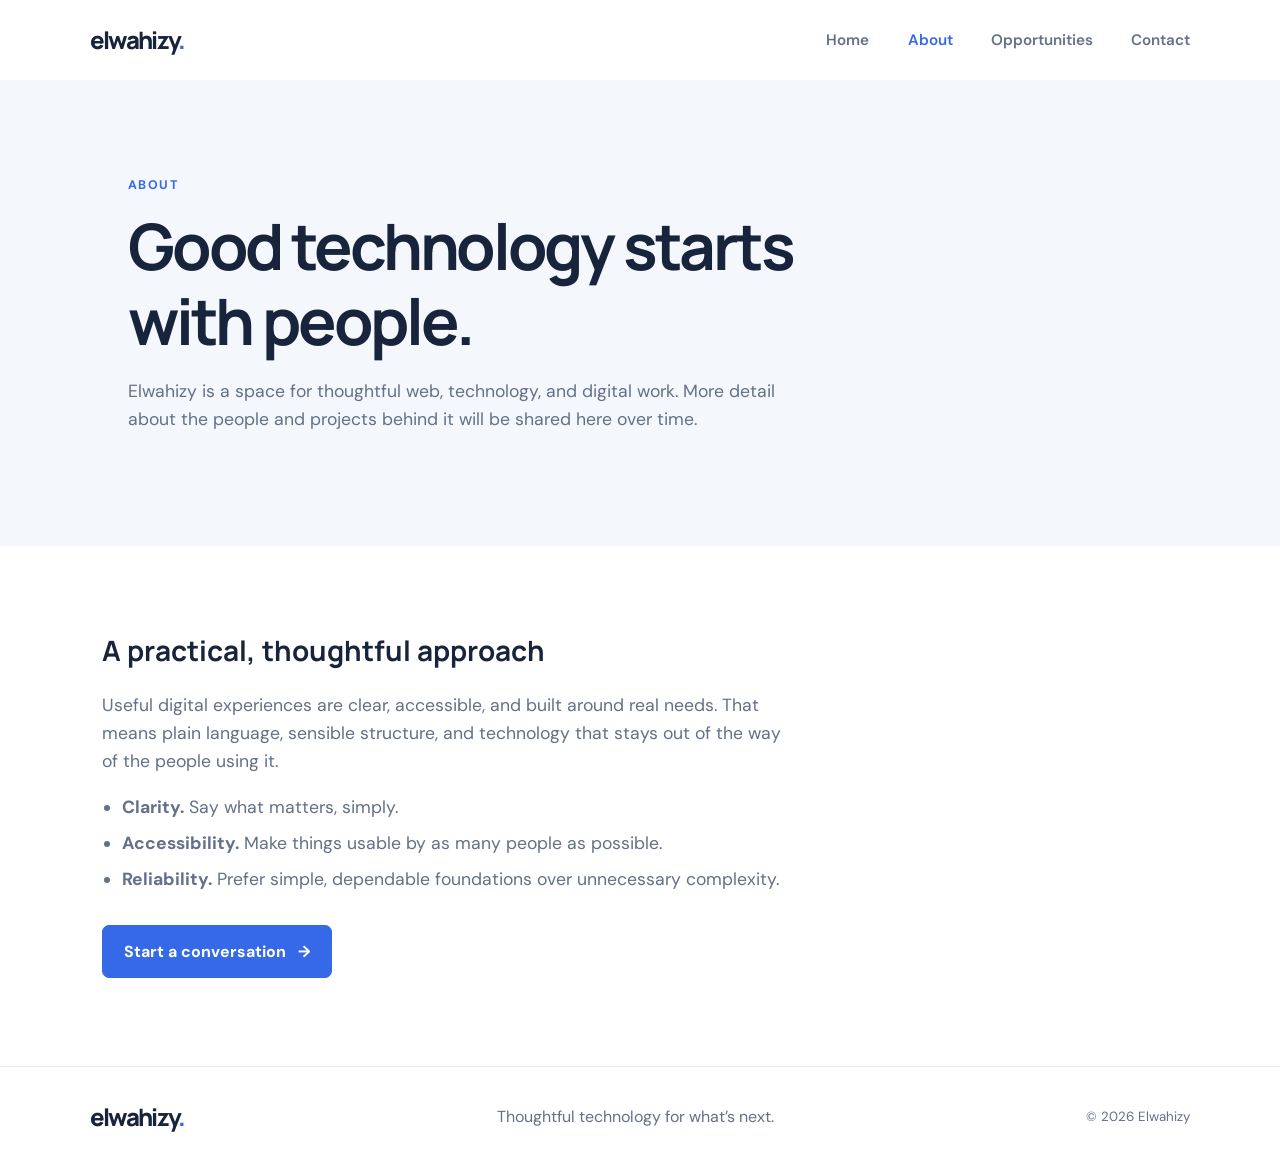
==== about.html @ 91eff5b7 "Repair canonical website and Pages root Move site from website/ to repo root, add .nojekyll, replace" ====
<!doctype html>
<html lang="en">
<head>
  <meta charset="utf-8">
  <meta name="viewport" content="width=device-width, initial-scale=1">
  <meta name="description" content="Learn about Elwahizy and its approach to technology and digital work.">
  <title>About | Elwahizy</title>
  <link rel="stylesheet" href="./style.css">
</head>
<body>
  <a class="skip-link" href="#main">Skip to content</a>
  <header class="site-header">
    <a class="brand" href="./index.html" aria-label="Elwahizy home">elwahizy<span>.</span></a>
    <nav aria-label="Main navigation">
      <ul class="main-nav">
        <li><a href="./index.html">Home</a></li>
        <li><a aria-current="page" href="./about.html">About</a></li>
        <li><a href="./jobs.html">Opportunities</a></li>
        <li><a href="./contact.html">Contact</a></li>
      </ul>
    </nav>
  </header>
  <main id="main">
    <section class="page-hero">
      <p class="eyebrow">About</p>
      <h1>Good technology starts with people.</h1>
      <p>Elwahizy is a space for thoughtful web, technology, and digital work. More detail about the people and projects behind it will be shared here over time.</p>
    </section>
    <section class="content-section section">
      <h2>A practical, thoughtful approach</h2>
      <p>Useful digital experiences are clear, accessible, and built around real needs. That means plain language, sensible structure, and technology that stays out of the way of the people using it.</p>
      <ul class="value-list">
        <li><strong>Clarity.</strong> Say what matters, simply.</li>
        <li><strong>Accessibility.</strong> Make things usable by as many people as possible.</li>
        <li><strong>Reliability.</strong> Prefer simple, dependable foundations over unnecessary complexity.</li>
      </ul>
      <a class="button" href="./contact.html">Start a conversation <span aria-hidden="true">→</span></a>
    </section>
  </main>
  <footer class="site-footer">
    <a class="brand" href="./index.html">elwahizy<span>.</span></a>
    <p>Thoughtful technology for what’s next.</p>
    <small>© 2026 Elwahizy</small>
  </footer>
</body>
</html>
---- style.css ----
@import url('https://fonts.googleapis.com/css2?family=DM+Sans:wght@400;500;600;700&family=Manrope:wght@400;500;600;700;800&display=swap');

:root {
  color-scheme: light;
  --ink: #18243b;
  --muted: #637087;
  --blue: #3569e8;
  --blue-dark: #244fc0;
  --pale: #f4f7fc;
  --line: #e6ebf3;
}

* {
  box-sizing: border-box;
}

html {
  scroll-behavior: smooth;
}

body {
  margin: 0;
  color: var(--ink);
  font-family: 'DM Sans', sans-serif;
  line-height: 1.6;
}

a {
  color: inherit;
}

a:focus-visible {
  outline: 3px solid #f1ab48;
  outline-offset: 4px;
}

.skip-link {
  position: absolute;
  top: -5rem;
  left: 1rem;
  z-index: 2;
  padding: 0.75rem 1rem;
  background: #fff;
}

.skip-link:focus {
  top: 1rem;
}

.site-header {
  position: relative;
  z-index: 1;
  display: flex;
  min-height: 80px;
  align-items: center;
  justify-content: space-between;
  gap: 1.5rem;
  padding: 0 clamp(1.25rem, 7vw, 7rem);
  background: #fff;
}

.brand {
  color: var(--ink);
  font-family: 'Manrope', sans-serif;
  font-size: 1.5rem;
  font-weight: 800;
  letter-spacing: -0.07em;
  text-decoration: none;
}

.brand span {
  color: var(--blue);
}

.main-nav {
  display: flex;
  align-items: center;
  gap: clamp(1rem, 3vw, 2.5rem);
  margin: 0;
  padding: 0;
  list-style: none;
}

.main-nav a {
  color: var(--muted);
  font-size: 0.95rem;
  font-weight: 600;
  text-decoration: none;
  transition: color 160ms ease;
}

.main-nav a:hover,
.main-nav a[aria-current="page"] {
  color: var(--blue);
}

.hero {
  display: grid;
  min-height: 570px;
  grid-template-columns: minmax(0, 1fr) minmax(300px, 0.9fr);
  align-items: center;
  gap: 2rem;
  padding: 4rem clamp(1.25rem, 10vw, 10rem);
  background: var(--pale);
}

.hero-copy {
  max-width: 600px;
}

.eyebrow {
  margin: 0 0 0.75rem;
  color: var(--blue);
  font-size: 0.78rem;
  font-weight: 700;
  letter-spacing: 0.12em;
  text-transform: uppercase;
}

h1,
h2,
h3 {
  margin-top: 0;
  font-family: 'Manrope', sans-serif;
  line-height: 1.18;
}

h1 {
  max-width: 630px;
  margin-bottom: 1.25rem;
  font-size: clamp(2.8rem, 5.8vw, 5rem);
  letter-spacing: -0.065em;
}

h1 span {
  color: var(--blue);
}

.hero-text {
  max-width: 500px;
  margin: 0 0 2rem;
  color: var(--muted);
  font-size: 1.1rem;
}

.button {
  display: inline-flex;
  min-height: 50px;
  align-items: center;
  justify-content: center;
  gap: 0.75rem;
  padding: 0.8rem 1.3rem;
  border: 1px solid var(--blue);
  border-radius: 7px;
  background: var(--blue);
  color: #fff;
  font-weight: 700;
  text-decoration: none;
  transition: background 160ms ease, transform 160ms ease;
}

.button:hover {
  transform: translateY(-2px);
  border-color: var(--blue-dark);
  background: var(--blue-dark);
}

.hero-image {
  display: block;
  width: 100%;
  max-width: 490px;
  max-height: 400px;
  justify-self: end;
  object-fit: contain;
}

.section {
  padding: 5.5rem clamp(1.25rem, 8vw, 8rem);
}

.section-heading {
  max-width: 640px;
  margin: 0 auto 3rem;
  text-align: center;
}

.section-heading h2,
.cta h2,
.page-hero h1 {
  margin-bottom: 1rem;
  font-size: clamp(2rem, 4vw, 3rem);
  letter-spacing: -0.05em;
}

.section-heading > p:last-child,
.cta > div > p:last-child {
  margin-bottom: 0;
  color: var(--muted);
}

.card-grid {
  display: grid;
  max-width: 1120px;
  grid-template-columns: repeat(3, minmax(0, 1fr));
  gap: 1.5rem;
  margin: 0 auto;
}

.service-card {
  padding: 2rem;
  border: 1px solid var(--line);
  border-radius: 12px;
  background: #fff;
  box-shadow: 0 12px 35px rgb(24 36 59 / 5%);
}

.service-card img {
  display: block;
  width: 100%;
  height: 170px;
  margin-bottom: 1.5rem;
  object-fit: contain;
}

.service-card h3 {
  margin-bottom: 0.6rem;
  font-size: 1.2rem;
}

.service-card p {
  margin: 0;
  color: var(--muted);
}

.cta {
  display: flex;
  align-items: center;
  justify-content: space-between;
  gap: 2rem;
  background: var(--ink);
  color: #fff;
}

.cta h2 {
  margin-bottom: 0.5rem;
}

.cta .eyebrow {
  color: #9db8ff;
}

.cta > div > p:last-child {
  color: #c1c9d8;
}

.button-light {
  flex-shrink: 0;
  border-color: #fff;
  background: #fff;
  color: var(--ink);
}

.button-light:hover {
  border-color: #e8edfa;
  background: #e8edfa;
  color: var(--ink);
}

.page-hero {
  min-height: 390px;
  padding: 6rem clamp(1.25rem, 10vw, 10rem);
  background: var(--pale);
}

.page-hero h1 {
  max-width: 760px;
  font-size: clamp(2.7rem, 5vw, 4.5rem);
}

.page-hero > p:last-child,
.content-section > p {
  max-width: 680px;
  color: var(--muted);
  font-size: 1.1rem;
}

.content-section {
  min-height: 300px;
}

.content-section h2 {
  font-size: 1.75rem;
}

.site-footer {
  display: flex;
  min-height: 100px;
  align-items: center;
  justify-content: space-between;
  gap: 1.5rem;
  padding: 1.5rem clamp(1.25rem, 7vw, 7rem);
  border-top: 1px solid var(--line);
}

.site-footer p,
.site-footer small {
  margin: 0;
  color: var(--muted);
}

@media (max-width: 760px) {
  .site-header {
    min-height: 72px;
    flex-wrap: wrap;
    justify-content: center;
    padding-top: 0.75rem;
    padding-bottom: 0.75rem;
  }

  .main-nav {
    flex-wrap: wrap;
    justify-content: center;
    gap: 0.75rem 1.25rem;
  }

  .hero {
    min-height: auto;
    grid-template-columns: 1fr;
    gap: 2.5rem;
    padding-top: 4rem;
    padding-bottom: 4rem;
  }

  .hero-image {
    width: min(100%, 420px);
    justify-self: center;
  }

  .card-grid {
    grid-template-columns: 1fr;
  }

  .service-card {
    display: grid;
    grid-template-columns: minmax(100px, 0.4fr) 1fr;
    align-items: center;
    column-gap: 1.5rem;
  }

  .service-card img {
    grid-row: span 2;
    height: 120px;
    margin: 0;
  }

  .service-card h3 {
    align-self: end;
  }

  .cta,
  .site-footer {
    align-items: flex-start;
    flex-direction: column;
  }
}

@media (max-width: 420px) {
  .main-nav {
    gap: 0.5rem 0.9rem;
  }

  .main-nav a {
    font-size: 0.85rem;
  }

  .section {
    padding-top: 4rem;
    padding-bottom: 4rem;
  }

  .service-card {
    display: block;
  }

  .service-card img {
    height: 140px;
    margin-bottom: 1.25rem;
  }
}

@media (prefers-reduced-motion: reduce) {
  *,
  *::before,
  *::after {
    scroll-behavior: auto !important;
    transition-duration: 0.01ms !important;
  }
}

.value-list {
  max-width: 680px;
  margin: 0 0 2rem;
  padding-left: 1.25rem;
  color: var(--muted);
  font-size: 1.1rem;
}

.value-list li + li {
  margin-top: 0.5rem;
}

.content-section a:not(.button) {
  color: var(--blue-dark);
  text-underline-offset: 3px;
}

.content-section {
  min-height: 0;
}
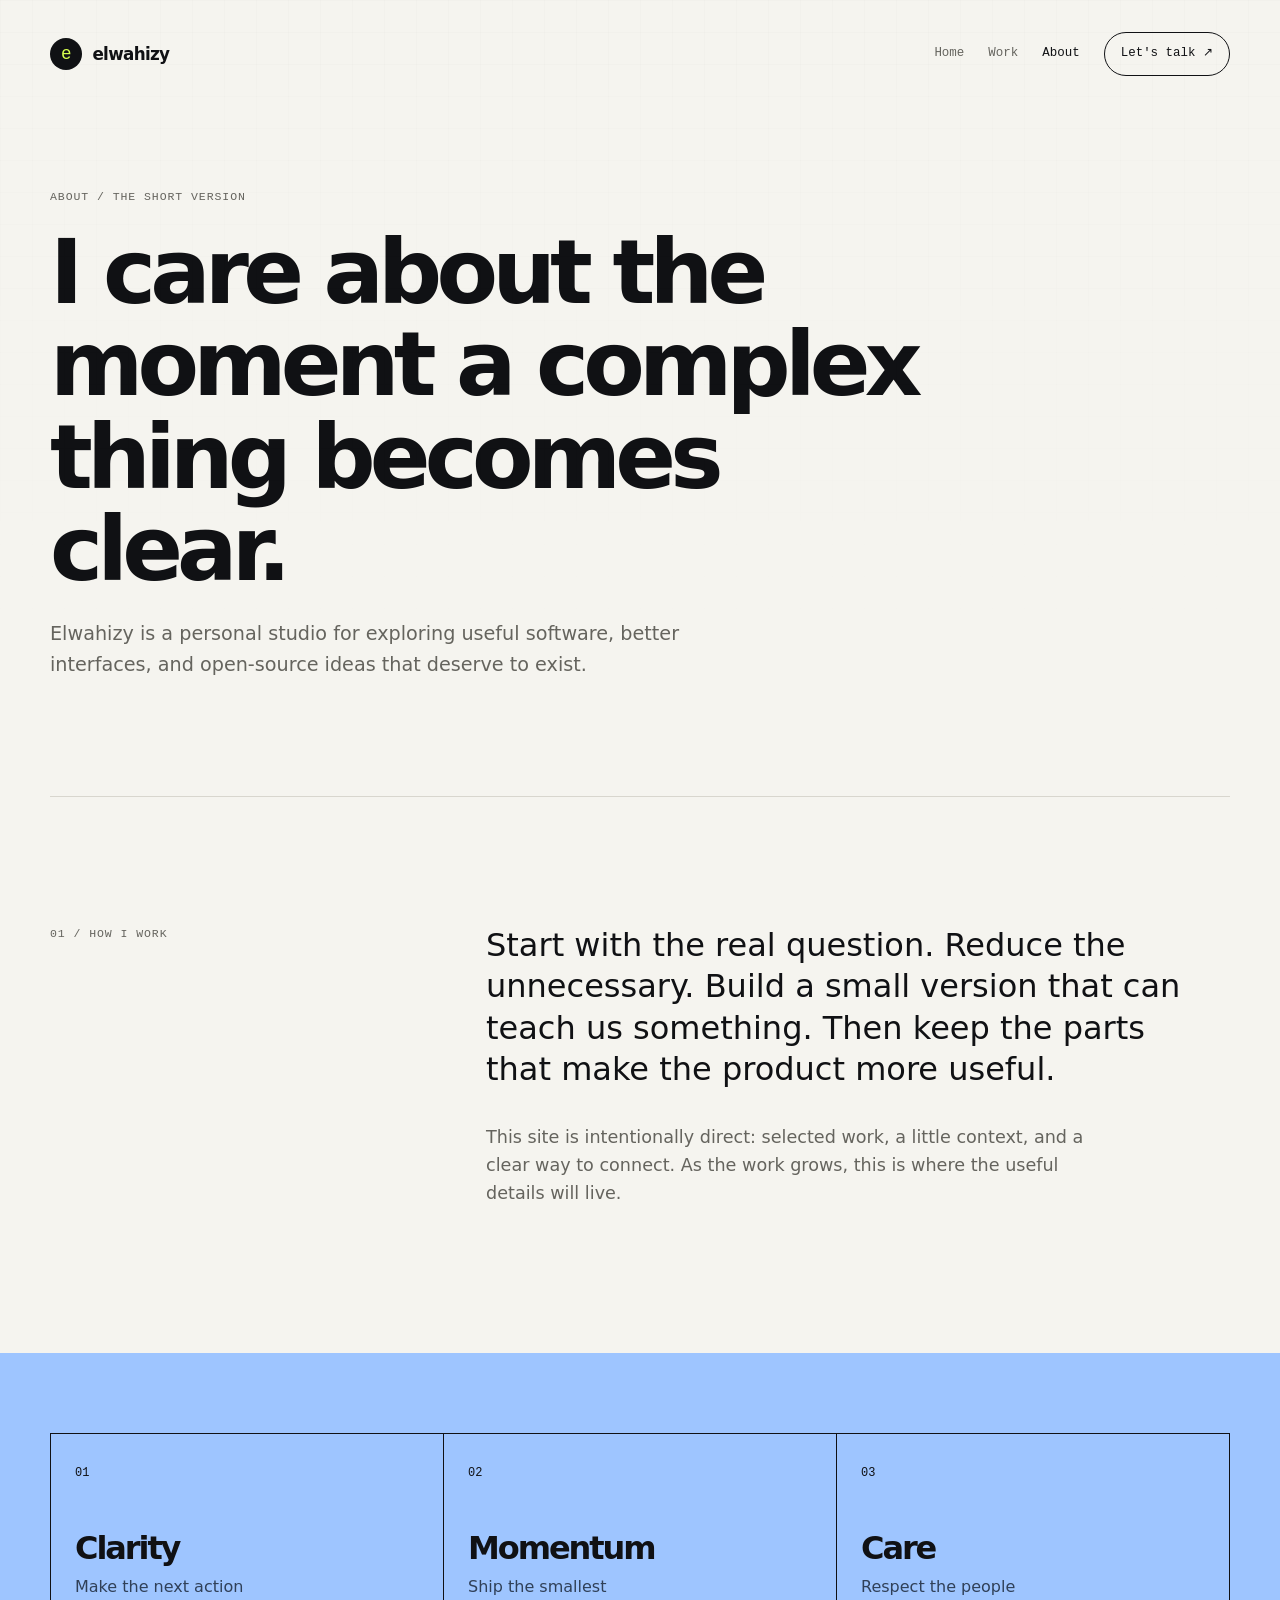
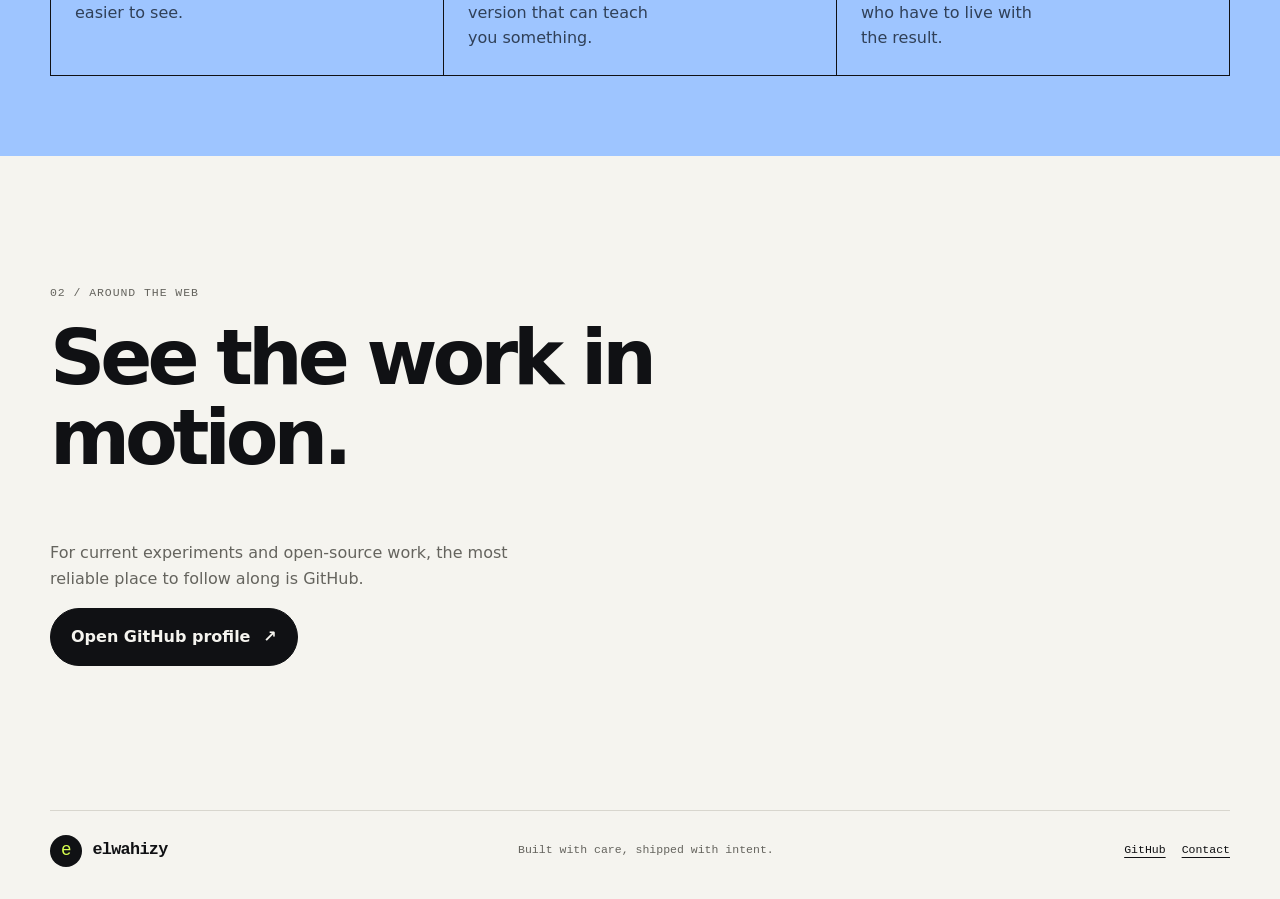
==== commit 2ffc2259: "Modernize personal site and repair Pages root" ====
--- a/about.html
+++ b/about.html
@@ -1,46 +1,3 @@
 <!doctype html>
-<html lang="en">
-<head>
-  <meta charset="utf-8">
-  <meta name="viewport" content="width=device-width, initial-scale=1">
-  <meta name="description" content="Learn about Elwahizy and its approach to technology and digital work.">
-  <title>About | Elwahizy</title>
-  <link rel="stylesheet" href="./style.css">
-</head>
-<body>
-  <a class="skip-link" href="#main">Skip to content</a>
-  <header class="site-header">
-    <a class="brand" href="./index.html" aria-label="Elwahizy home">elwahizy<span>.</span></a>
-    <nav aria-label="Main navigation">
-      <ul class="main-nav">
-        <li><a href="./index.html">Home</a></li>
-        <li><a aria-current="page" href="./about.html">About</a></li>
-        <li><a href="./jobs.html">Opportunities</a></li>
-        <li><a href="./contact.html">Contact</a></li>
-      </ul>
-    </nav>
-  </header>
-  <main id="main">
-    <section class="page-hero">
-      <p class="eyebrow">About</p>
-      <h1>Good technology starts with people.</h1>
-      <p>Elwahizy is a space for thoughtful web, technology, and digital work. More detail about the people and projects behind it will be shared here over time.</p>
-    </section>
-    <section class="content-section section">
-      <h2>A practical, thoughtful approach</h2>
-      <p>Useful digital experiences are clear, accessible, and built around real needs. That means plain language, sensible structure, and technology that stays out of the way of the people using it.</p>
-      <ul class="value-list">
-        <li><strong>Clarity.</strong> Say what matters, simply.</li>
-        <li><strong>Accessibility.</strong> Make things usable by as many people as possible.</li>
-        <li><strong>Reliability.</strong> Prefer simple, dependable foundations over unnecessary complexity.</li>
-      </ul>
-      <a class="button" href="./contact.html">Start a conversation <span aria-hidden="true">→</span></a>
-    </section>
-  </main>
-  <footer class="site-footer">
-    <a class="brand" href="./index.html">elwahizy<span>.</span></a>
-    <p>Thoughtful technology for what’s next.</p>
-    <small>© 2026 Elwahizy</small>
-  </footer>
-</body>
-</html>
+<html lang="en"><head><meta charset="utf-8"><meta name="viewport" content="width=device-width, initial-scale=1"><meta name="description" content="Learn how Elwahizy approaches product thinking, interface design, and building useful software."><meta name="theme-color" content="#101114"><meta property="og:type" content="website"><meta property="og:title" content="About Elwahizy"><meta property="og:description" content="A clear, practical approach to building useful software."><meta property="og:image" content="https://elwahizy.github.io/elwahizy.website/og-image.svg"><link rel="canonical" href="https://elwahizy.github.io/elwahizy.website/about.html"><link rel="icon" href="./favicon.svg" type="image/svg+xml"><link rel="stylesheet" href="./style.css"><title>About — Elwahizy</title></head>
+<body><a class="skip-link" href="#main">Skip to content</a><header class="site-header"><a class="wordmark" href="./index.html" aria-label="Elwahizy home"><span class="wordmark-mark">e</span><span>elwahizy</span></a><nav class="site-nav" aria-label="Primary navigation"><a href="./index.html">Home</a><a href="./projects.html">Work</a><a aria-current="page" href="./about.html">About</a><a class="nav-cta" href="./contact.html">Let's talk <span aria-hidden="true">↗</span></a></nav></header><main id="main"><section class="page-intro shell"><p class="kicker">About / the short version</p><h1>I care about the moment a complex thing becomes clear.</h1><p class="page-lede">Elwahizy is a personal studio for exploring useful software, better interfaces, and open-source ideas that deserve to exist.</p></section><section class="section shell about-grid"><div><p class="section-index">01 / How I work</p></div><div class="about-copy"><p class="large-copy">Start with the real question. Reduce the unnecessary. Build a small version that can teach us something. Then keep the parts that make the product more useful.</p><p>This site is intentionally direct: selected work, a little context, and a clear way to connect. As the work grows, this is where the useful details will live.</p></div></section><section class="principles-band"><div class="shell principle-grid"><article><span>01</span><h2>Clarity</h2><p>Make the next action easier to see.</p></article><article><span>02</span><h2>Momentum</h2><p>Ship the smallest version that can teach you something.</p></article><article><span>03</span><h2>Care</h2><p>Respect the people who have to live with the result.</p></article></div></section><section class="section shell about-end"><p class="section-index">02 / Around the web</p><h2>See the work in motion.</h2><p>For current experiments and open-source work, the most reliable place to follow along is GitHub.</p><a class="button button-primary" href="https://github.com/elwahizy" target="_blank" rel="noreferrer">Open GitHub profile <span aria-hidden="true">↗</span></a></section></main><footer class="site-footer shell"><a class="wordmark" href="./index.html"><span class="wordmark-mark">e</span><span>elwahizy</span></a><p>Built with care, shipped with intent.</p><div class="footer-links"><a href="https://github.com/elwahizy" target="_blank" rel="noreferrer">GitHub</a><a href="./contact.html">Contact</a></div></footer></body></html>
--- a/style.css
+++ b/style.css
@@ -1,419 +1 @@
-@import url('https://fonts.googleapis.com/css2?family=DM+Sans:wght@400;500;600;700&family=Manrope:wght@400;500;600;700;800&display=swap');
-
-:root {
-  color-scheme: light;
-  --ink: #18243b;
-  --muted: #637087;
-  --blue: #3569e8;
-  --blue-dark: #244fc0;
-  --pale: #f4f7fc;
-  --line: #e6ebf3;
-}
-
-* {
-  box-sizing: border-box;
-}
-
-html {
-  scroll-behavior: smooth;
-}
-
-body {
-  margin: 0;
-  color: var(--ink);
-  font-family: 'DM Sans', sans-serif;
-  line-height: 1.6;
-}
-
-a {
-  color: inherit;
-}
-
-a:focus-visible {
-  outline: 3px solid #f1ab48;
-  outline-offset: 4px;
-}
-
-.skip-link {
-  position: absolute;
-  top: -5rem;
-  left: 1rem;
-  z-index: 2;
-  padding: 0.75rem 1rem;
-  background: #fff;
-}
-
-.skip-link:focus {
-  top: 1rem;
-}
-
-.site-header {
-  position: relative;
-  z-index: 1;
-  display: flex;
-  min-height: 80px;
-  align-items: center;
-  justify-content: space-between;
-  gap: 1.5rem;
-  padding: 0 clamp(1.25rem, 7vw, 7rem);
-  background: #fff;
-}
-
-.brand {
-  color: var(--ink);
-  font-family: 'Manrope', sans-serif;
-  font-size: 1.5rem;
-  font-weight: 800;
-  letter-spacing: -0.07em;
-  text-decoration: none;
-}
-
-.brand span {
-  color: var(--blue);
-}
-
-.main-nav {
-  display: flex;
-  align-items: center;
-  gap: clamp(1rem, 3vw, 2.5rem);
-  margin: 0;
-  padding: 0;
-  list-style: none;
-}
-
-.main-nav a {
-  color: var(--muted);
-  font-size: 0.95rem;
-  font-weight: 600;
-  text-decoration: none;
-  transition: color 160ms ease;
-}
-
-.main-nav a:hover,
-.main-nav a[aria-current="page"] {
-  color: var(--blue);
-}
-
-.hero {
-  display: grid;
-  min-height: 570px;
-  grid-template-columns: minmax(0, 1fr) minmax(300px, 0.9fr);
-  align-items: center;
-  gap: 2rem;
-  padding: 4rem clamp(1.25rem, 10vw, 10rem);
-  background: var(--pale);
-}
-
-.hero-copy {
-  max-width: 600px;
-}
-
-.eyebrow {
-  margin: 0 0 0.75rem;
-  color: var(--blue);
-  font-size: 0.78rem;
-  font-weight: 700;
-  letter-spacing: 0.12em;
-  text-transform: uppercase;
-}
-
-h1,
-h2,
-h3 {
-  margin-top: 0;
-  font-family: 'Manrope', sans-serif;
-  line-height: 1.18;
-}
-
-h1 {
-  max-width: 630px;
-  margin-bottom: 1.25rem;
-  font-size: clamp(2.8rem, 5.8vw, 5rem);
-  letter-spacing: -0.065em;
-}
-
-h1 span {
-  color: var(--blue);
-}
-
-.hero-text {
-  max-width: 500px;
-  margin: 0 0 2rem;
-  color: var(--muted);
-  font-size: 1.1rem;
-}
-
-.button {
-  display: inline-flex;
-  min-height: 50px;
-  align-items: center;
-  justify-content: center;
-  gap: 0.75rem;
-  padding: 0.8rem 1.3rem;
-  border: 1px solid var(--blue);
-  border-radius: 7px;
-  background: var(--blue);
-  color: #fff;
-  font-weight: 700;
-  text-decoration: none;
-  transition: background 160ms ease, transform 160ms ease;
-}
-
-.button:hover {
-  transform: translateY(-2px);
-  border-color: var(--blue-dark);
-  background: var(--blue-dark);
-}
-
-.hero-image {
-  display: block;
-  width: 100%;
-  max-width: 490px;
-  max-height: 400px;
-  justify-self: end;
-  object-fit: contain;
-}
-
-.section {
-  padding: 5.5rem clamp(1.25rem, 8vw, 8rem);
-}
-
-.section-heading {
-  max-width: 640px;
-  margin: 0 auto 3rem;
-  text-align: center;
-}
-
-.section-heading h2,
-.cta h2,
-.page-hero h1 {
-  margin-bottom: 1rem;
-  font-size: clamp(2rem, 4vw, 3rem);
-  letter-spacing: -0.05em;
-}
-
-.section-heading > p:last-child,
-.cta > div > p:last-child {
-  margin-bottom: 0;
-  color: var(--muted);
-}
-
-.card-grid {
-  display: grid;
-  max-width: 1120px;
-  grid-template-columns: repeat(3, minmax(0, 1fr));
-  gap: 1.5rem;
-  margin: 0 auto;
-}
-
-.service-card {
-  padding: 2rem;
-  border: 1px solid var(--line);
-  border-radius: 12px;
-  background: #fff;
-  box-shadow: 0 12px 35px rgb(24 36 59 / 5%);
-}
-
-.service-card img {
-  display: block;
-  width: 100%;
-  height: 170px;
-  margin-bottom: 1.5rem;
-  object-fit: contain;
-}
-
-.service-card h3 {
-  margin-bottom: 0.6rem;
-  font-size: 1.2rem;
-}
-
-.service-card p {
-  margin: 0;
-  color: var(--muted);
-}
-
-.cta {
-  display: flex;
-  align-items: center;
-  justify-content: space-between;
-  gap: 2rem;
-  background: var(--ink);
-  color: #fff;
-}
-
-.cta h2 {
-  margin-bottom: 0.5rem;
-}
-
-.cta .eyebrow {
-  color: #9db8ff;
-}
-
-.cta > div > p:last-child {
-  color: #c1c9d8;
-}
-
-.button-light {
-  flex-shrink: 0;
-  border-color: #fff;
-  background: #fff;
-  color: var(--ink);
-}
-
-.button-light:hover {
-  border-color: #e8edfa;
-  background: #e8edfa;
-  color: var(--ink);
-}
-
-.page-hero {
-  min-height: 390px;
-  padding: 6rem clamp(1.25rem, 10vw, 10rem);
-  background: var(--pale);
-}
-
-.page-hero h1 {
-  max-width: 760px;
-  font-size: clamp(2.7rem, 5vw, 4.5rem);
-}
-
-.page-hero > p:last-child,
-.content-section > p {
-  max-width: 680px;
-  color: var(--muted);
-  font-size: 1.1rem;
-}
-
-.content-section {
-  min-height: 300px;
-}
-
-.content-section h2 {
-  font-size: 1.75rem;
-}
-
-.site-footer {
-  display: flex;
-  min-height: 100px;
-  align-items: center;
-  justify-content: space-between;
-  gap: 1.5rem;
-  padding: 1.5rem clamp(1.25rem, 7vw, 7rem);
-  border-top: 1px solid var(--line);
-}
-
-.site-footer p,
-.site-footer small {
-  margin: 0;
-  color: var(--muted);
-}
-
-@media (max-width: 760px) {
-  .site-header {
-    min-height: 72px;
-    flex-wrap: wrap;
-    justify-content: center;
-    padding-top: 0.75rem;
-    padding-bottom: 0.75rem;
-  }
-
-  .main-nav {
-    flex-wrap: wrap;
-    justify-content: center;
-    gap: 0.75rem 1.25rem;
-  }
-
-  .hero {
-    min-height: auto;
-    grid-template-columns: 1fr;
-    gap: 2.5rem;
-    padding-top: 4rem;
-    padding-bottom: 4rem;
-  }
-
-  .hero-image {
-    width: min(100%, 420px);
-    justify-self: center;
-  }
-
-  .card-grid {
-    grid-template-columns: 1fr;
-  }
-
-  .service-card {
-    display: grid;
-    grid-template-columns: minmax(100px, 0.4fr) 1fr;
-    align-items: center;
-    column-gap: 1.5rem;
-  }
-
-  .service-card img {
-    grid-row: span 2;
-    height: 120px;
-    margin: 0;
-  }
-
-  .service-card h3 {
-    align-self: end;
-  }
-
-  .cta,
-  .site-footer {
-    align-items: flex-start;
-    flex-direction: column;
-  }
-}
-
-@media (max-width: 420px) {
-  .main-nav {
-    gap: 0.5rem 0.9rem;
-  }
-
-  .main-nav a {
-    font-size: 0.85rem;
-  }
-
-  .section {
-    padding-top: 4rem;
-    padding-bottom: 4rem;
-  }
-
-  .service-card {
-    display: block;
-  }
-
-  .service-card img {
-    height: 140px;
-    margin-bottom: 1.25rem;
-  }
-}
-
-@media (prefers-reduced-motion: reduce) {
-  *,
-  *::before,
-  *::after {
-    scroll-behavior: auto !important;
-    transition-duration: 0.01ms !important;
-  }
-}
-
-.value-list {
-  max-width: 680px;
-  margin: 0 0 2rem;
-  padding-left: 1.25rem;
-  color: var(--muted);
-  font-size: 1.1rem;
-}
-
-.value-list li + li {
-  margin-top: 0.5rem;
-}
-
-.content-section a:not(.button) {
-  color: var(--blue-dark);
-  text-underline-offset: 3px;
-}
-
-.content-section {
-  min-height: 0;
-}
+:root{--ink:#101114;--paper:#f5f4ef;--muted:#65645e;--line:#d8d6ce;--acid:#d7ff4f;--blue:#9ec5ff;--orange:#ff8a5b;--max:1180px}*{box-sizing:border-box}html{scroll-behavior:smooth}body{margin:0;background:var(--paper);color:var(--ink);font-family:Manrope,system-ui,sans-serif;line-height:1.6}body:before{content:"";position:fixed;inset:0;pointer-events:none;opacity:.17;background-image:linear-gradient(rgba(16,17,20,.08) 1px,transparent 1px),linear-gradient(90deg,rgba(16,17,20,.08) 1px,transparent 1px);background-size:32px 32px;mask-image:linear-gradient(to bottom,black,transparent 80%)}a{color:inherit}button,a{outline-offset:4px}a:focus-visible{outline:3px solid var(--orange);border-radius:2px}.shell{width:min(calc(100% - 3rem),var(--max));margin-inline:auto}.skip-link{position:absolute;left:1rem;top:-5rem;z-index:20;padding:.7rem 1rem;background:var(--acid);color:var(--ink);font-weight:700}.skip-link:focus{top:1rem}.site-header{position:relative;z-index:2;display:flex;align-items:center;justify-content:space-between;gap:2rem;width:min(calc(100% - 3rem),var(--max));margin:0 auto;padding:2rem 0}.wordmark{display:inline-flex;align-items:center;gap:.65rem;font-size:1.05rem;font-weight:800;letter-spacing:-.04em;text-decoration:none}.wordmark-mark{display:grid;width:2rem;height:2rem;place-items:center;border-radius:50%;background:var(--ink);color:var(--acid);font-family:"DM Mono",monospace;font-size:1.1rem;font-weight:500}.site-nav{display:flex;align-items:center;gap:1.5rem;font-family:"DM Mono",monospace;font-size:.78rem}.site-nav a{text-decoration:none}.site-nav a:not(.nav-cta){color:var(--muted)}.site-nav a:not(.nav-cta):hover,.site-nav a[aria-current=page]:not(.nav-cta){color:var(--ink)}.nav-cta{padding:.7rem 1rem;border:1px solid var(--ink);border-radius:999px;background:transparent}.nav-cta:hover{background:var(--ink);color:var(--paper)}.hero{display:grid;grid-template-columns:minmax(0,1.04fr) minmax(320px,.96fr);align-items:center;gap:4rem;min-height:650px;padding:4rem 0 7rem}.kicker,.section-index,.project-type{font-family:"DM Mono",monospace;font-size:.72rem;letter-spacing:.08em;text-transform:uppercase}.kicker{display:flex;align-items:center;gap:.6rem;color:var(--muted)}.status-dot{width:.55rem;height:.55rem;border-radius:50%;background:#5eb66a;box-shadow:0 0 0 .28rem rgba(94,182,106,.16)}h1,h2,h3,p{margin-top:0}h1,h2,h3{letter-spacing:-.065em;line-height:1.03}h1{max-width:730px;margin:1.2rem 0 1.6rem;font-size:clamp(3.6rem,8vw,7.4rem);font-weight:700}h1 em,h2 em{font-family:Georgia,serif;font-weight:400}.hero-lede{max-width:520px;margin-bottom:2rem;color:var(--muted);font-size:1.13rem}.hero-actions{display:flex;align-items:center;flex-wrap:wrap;gap:1.25rem}.button{display:inline-flex;align-items:center;gap:.8rem;padding:.95rem 1.25rem;border:1px solid var(--ink);border-radius:999px;font-weight:700;text-decoration:none;transition:transform .2s ease,background .2s ease,color .2s ease}.button:hover{transform:translateY(-3px)}.button-primary{background:var(--ink);color:var(--paper)}.button-primary:hover{background:#303136}.button-light{background:var(--acid);color:var(--ink);border-color:var(--acid)}.text-link,.card-link{font-family:"DM Mono",monospace;font-size:.8rem;text-underline-offset:5px}.text-link{text-decoration:underline}.hero-art{position:relative;min-height:430px;overflow:hidden;border:1px solid var(--ink);background:var(--blue)}.hero-art:before,.hero-art:after{content:"";position:absolute;border:1px solid rgba(16,17,20,.35);border-radius:50%}.hero-art:before{inset:12% -12%;transform:rotate(-25deg)}.hero-art:after{inset:-12% 12%;transform:rotate(25deg)}.orbit{position:absolute;inset:10%;border:1px solid rgba(16,17,20,.55);border-radius:50%}.orbit-one{transform:rotate(62deg)}.orbit-two{inset:19%;transform:rotate(-27deg)}.orbit-three{inset:28%;border-style:dashed}.hero-core{position:absolute;top:50%;left:50%;display:flex;width:145px;height:145px;align-items:center;justify-content:center;flex-direction:column;transform:translate(-50%,-50%);border:1px solid var(--ink);border-radius:50%;background:var(--acid);font-family:"DM Mono",monospace;font-size:.75rem;line-height:1.1;text-align:center}.hero-core strong{max-width:90px;margin-top:.45rem;font-family:Manrope,sans-serif;font-size:1.05rem;letter-spacing:-.05em}.art-label{position:absolute;padding:.4rem .6rem;border:1px solid var(--ink);background:var(--paper);font-family:"DM Mono",monospace;font-size:.68rem}.art-label-one{top:15%;left:12%}.art-label-two{right:10%;bottom:22%}.art-label-three{bottom:10%;left:24%}.intro-band{padding:5rem 0;background:var(--ink);color:var(--paper)}.split-intro{display:grid;grid-template-columns:1fr 2fr;gap:4rem}.section-index{margin-bottom:1rem;color:var(--muted)}.intro-band .section-index{color:var(--blue)}.intro-band h2{max-width:600px;margin-bottom:1.2rem;font-size:clamp(2.4rem,5vw,4.5rem)}.large-copy{max-width:730px;font-size:clamp(1.25rem,2.5vw,2rem);line-height:1.3}.intro-band .large-copy{color:#c6c4bb}.section{padding-top:8rem;padding-bottom:8rem}.section-heading{display:flex;align-items:end;justify-content:space-between;gap:2rem;margin-bottom:3rem}.section-heading h2{margin:0;font-size:clamp(2.7rem,5vw,5rem)}.project-grid{display:grid;grid-template-columns:repeat(2,minmax(0,1fr));gap:1.5rem}.project-card{border:1px solid var(--ink)}.project-card-dark{background:var(--ink);color:var(--paper)}.project-card-warm{background:var(--orange)}.project-card-top{display:flex;justify-content:space-between;padding:1rem 1.25rem;border-bottom:1px solid currentColor;font-family:"DM Mono",monospace;font-size:.68rem;text-transform:uppercase}.project-visual{position:relative;height:260px;overflow:hidden;border-bottom:1px solid currentColor}.visual-opencut{background:linear-gradient(135deg,#27313d,#11151c)}.visual-window{position:absolute;inset:16% 12%;border:1px solid #b6f7ff;background:linear-gradient(180deg,rgba(182,247,255,.16),transparent)}.visual-line{position:absolute;left:20%;height:3px;background:var(--acid)}.line-one{top:42%;width:42%}.line-two{top:54%;width:28%;background:#ff8a5b}.line-three{top:66%;width:54%;background:#9ec5ff}.visual-leonida{background:#f2b74c}.metric{position:absolute;padding:.7rem .8rem;border:1px solid var(--ink);background:var(--paper);font-family:"DM Mono",monospace;font-size:.75rem}.metric-one{top:18%;left:14%}.metric-two{top:36%;right:16%}.visual-bar{position:absolute;bottom:0;width:18%;border:1px solid var(--ink);border-bottom:0;background:var(--ink)}.bar-one{left:18%;height:32%}.bar-two{left:42%;height:58%}.bar-three{left:66%;height:78%}.project-card-body{padding:1.5rem}.project-type{margin-bottom:.8rem;opacity:.72}.project-card h3{margin-bottom:.8rem;font-size:2rem}.project-card-body p:not(.project-type){max-width:430px;opacity:.78}.card-link{display:inline-block;margin-top:1.2rem;text-decoration:underline}.closing-cta{padding-top:4rem;padding-bottom:8rem}.closing-cta>.section-index{color:var(--orange)}.closing-layout{display:grid;grid-template-columns:1.2fr .8fr;gap:4rem;align-items:end}.closing-layout h2{margin:0;font-size:clamp(3rem,6vw,6.5rem)}.closing-layout p{max-width:360px;margin-bottom:1.5rem;color:var(--muted)}.site-footer{display:flex;align-items:center;justify-content:space-between;gap:1.5rem;padding-top:1.5rem;padding-bottom:2rem;border-top:1px solid var(--line);font-family:"DM Mono",monospace;font-size:.72rem}.site-footer p{margin:0;color:var(--muted)}.footer-links{display:flex;gap:1rem}.footer-links a{text-decoration:underline;text-underline-offset:4px}.page-intro{padding-top:5rem;padding-bottom:6rem}.page-intro h1{max-width:900px;margin-bottom:1.5rem;font-size:clamp(3.3rem,7vw,7rem)}.page-lede{max-width:650px;color:var(--muted);font-size:1.2rem}.about-grid,.contact-grid{display:grid;grid-template-columns:1fr 2fr;gap:4rem;border-top:1px solid var(--line)}.about-copy{max-width:700px}.about-copy p:last-child,.contact-copy p:first-child{max-width:620px;color:var(--muted);font-size:1.1rem}.principles-band{padding:5rem 0;background:var(--blue)}.principle-grid{display:grid;grid-template-columns:repeat(3,1fr);gap:1px;background:var(--ink);border:1px solid var(--ink)}.principle-grid article{min-height:230px;padding:1.5rem;background:var(--blue)}.principle-grid span{font-family:"DM Mono",monospace;font-size:.75rem}.principle-grid h2{margin:3rem 0 .6rem;font-size:2rem}.principle-grid p{max-width:190px;margin:0;color:#304058}.about-end{padding-bottom:9rem}.about-end h2{max-width:700px;font-size:clamp(2.8rem,6vw,6rem)}.about-end p:not(.section-index){max-width:500px;color:var(--muted)}.project-list{padding-top:1rem}.project-row{display:grid;grid-template-columns:80px 1fr 70px;gap:2rem;align-items:start;padding:3rem 0;border-top:1px solid var(--line)}.project-row-number{font-family:"DM Mono",monospace;color:var(--muted)}.project-row h2{margin:.4rem 0 1rem;font-size:clamp(2.5rem,5vw,5rem)}.project-row-main>p:not(.project-type){max-width:650px;color:var(--muted);font-size:1.1rem}.tag-list{display:flex;flex-wrap:wrap;gap:.5rem;margin-top:1.5rem}.tag-list span{padding:.4rem .6rem;border:1px solid var(--line);border-radius:999px;color:var(--muted);font-family:"DM Mono",monospace;font-size:.65rem}.row-arrow{display:grid;width:3rem;height:3rem;place-items:center;border:1px solid var(--ink);border-radius:50%;font-size:1.4rem;text-decoration:none;transition:transform .2s ease,background .2s ease}.row-arrow:hover{transform:rotate(45deg);background:var(--acid)}.project-note{display:flex;align-items:baseline;gap:2rem;margin-top:3rem;padding:1.5rem 0;border-top:1px dashed var(--line)}.project-note p{color:var(--muted)}.muted-note{padding:1rem 0;border-top:1px dashed var(--line);color:var(--muted);font-family:"DM Mono",monospace;font-size:.8rem}@media(max-width:760px){.shell,.site-header{width:min(calc(100% - 2rem),var(--max))}.site-header{align-items:flex-start;flex-direction:column;padding:1.25rem 0}.site-nav{width:100%;justify-content:space-between;gap:.55rem;font-size:.68rem}.nav-cta{padding:.55rem .7rem}.hero{grid-template-columns:1fr;min-height:0;gap:3rem;padding-top:3rem;padding-bottom:5rem}.hero-art{min-height:330px}.split-intro,.about-grid,.contact-grid,.closing-layout{grid-template-columns:1fr;gap:2rem}.section{padding-top:5rem;padding-bottom:5rem}.section-heading{display:block}.section-heading h2{margin-bottom:1.5rem}.project-grid{grid-template-columns:1fr}.closing-cta{padding-bottom:5rem}.site-footer{align-items:flex-start;flex-direction:column}.principle-grid{grid-template-columns:1fr}.principle-grid article{min-height:0}.principle-grid h2{margin-top:1.6rem}.page-intro{padding-top:3rem;padding-bottom:4rem}.project-row{grid-template-columns:36px 1fr 48px;gap:1rem;padding:2rem 0}.project-row h2{font-size:2.7rem}.project-note{display:block}.project-note p{margin-top:.7rem}}@media(prefers-reduced-motion:reduce){*,*::before,*::after{scroll-behavior:auto!important;transition-duration:.01ms!important}}
